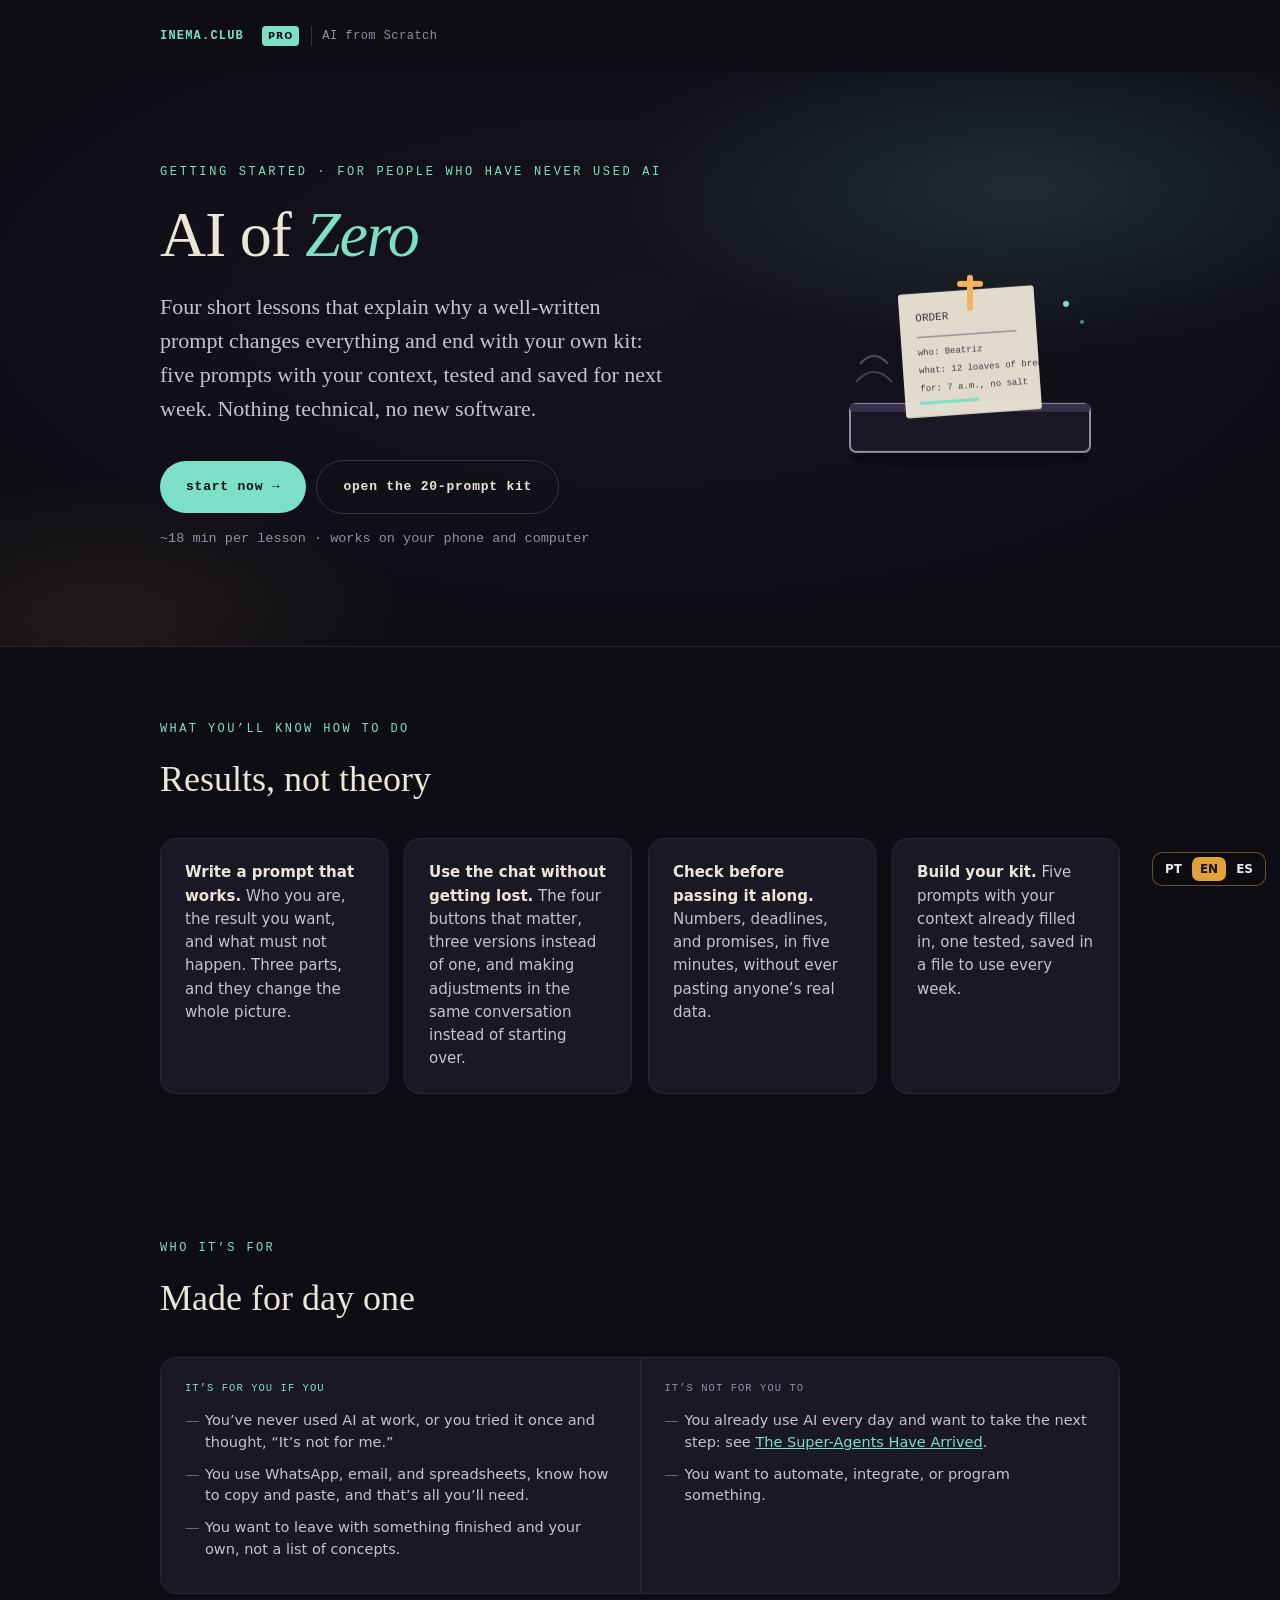
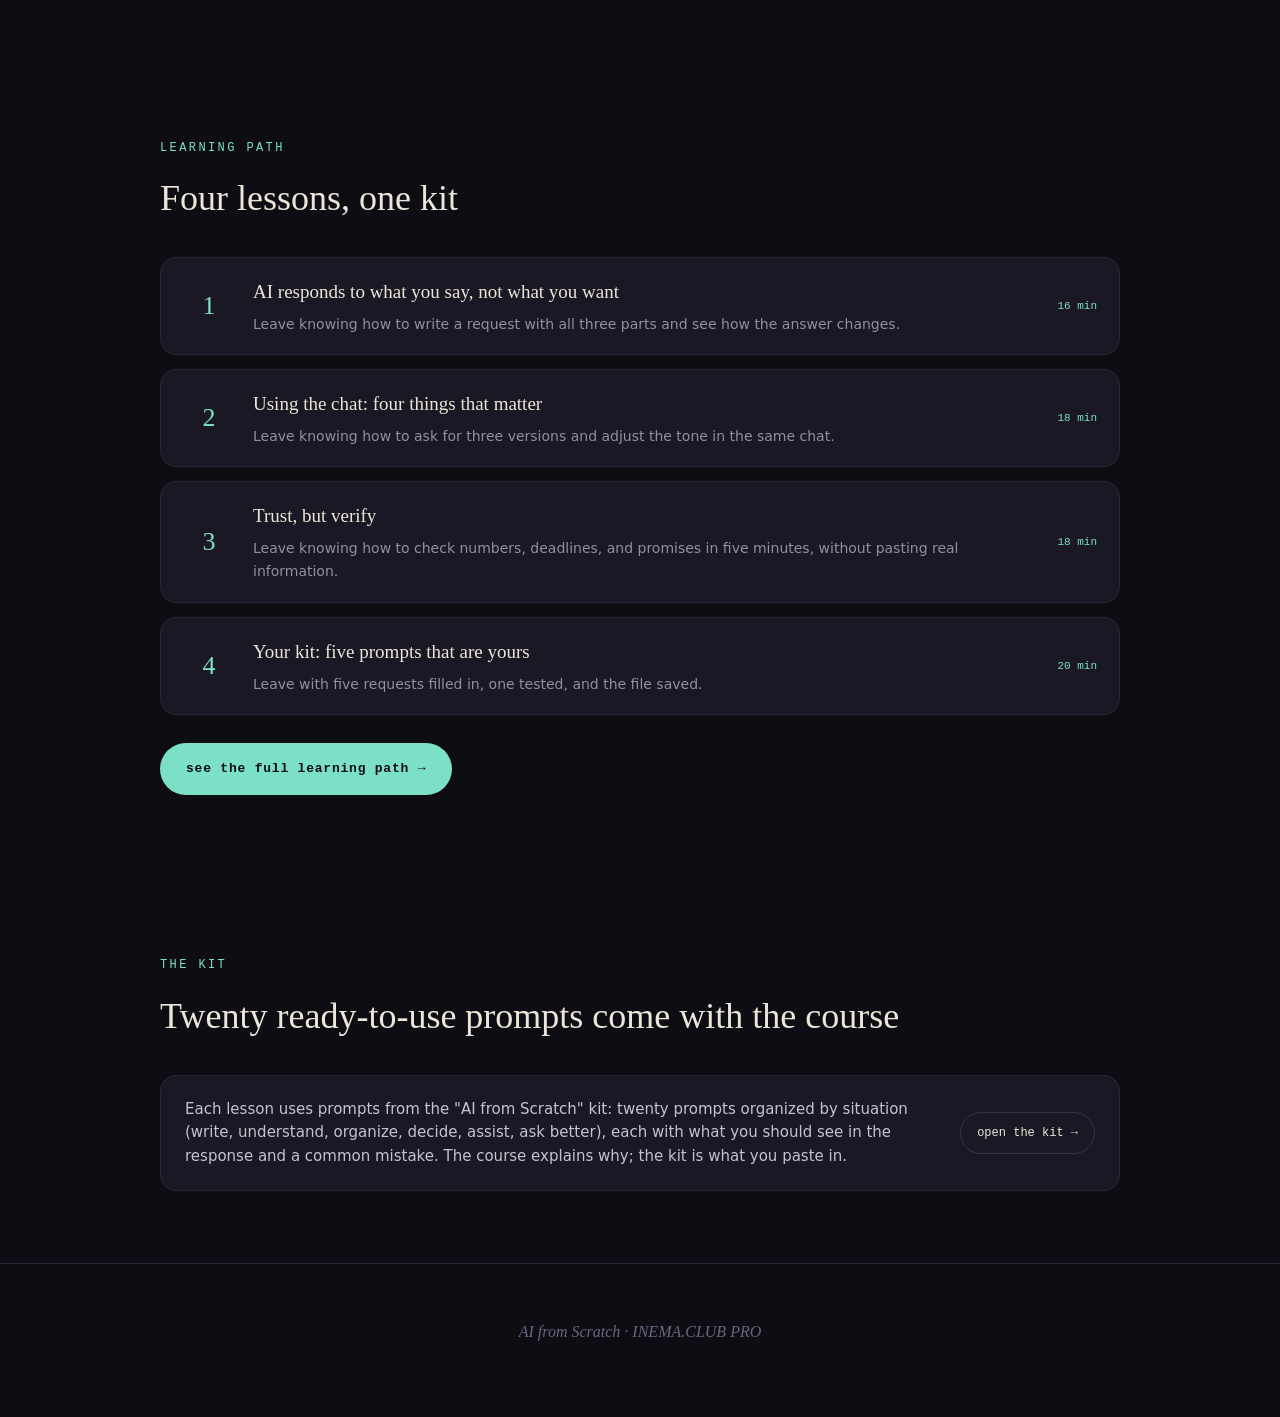
==== en/index.html @ 68017c6e "feat: arckhe-ia-do-zero-curso - Arckhé AI" ====
<!DOCTYPE html>

<html lang="en">
<head>
<meta charset="utf-8"/>
<meta content="0; url=landing.html" http-equiv="refresh"/>
<title>Redirecting…</title>
<link href="https://inematds.github.io/ia-do-zero-curso/" hreflang="pt-BR" rel="alternate"/><link href="https://inematds.github.io/ia-do-zero-curso/en/" hreflang="en" rel="alternate"/><link href="https://inematds.github.io/ia-do-zero-curso/es/" hreflang="es" rel="alternate"/></head>
<body><div class="inema-lang" style="position:fixed;right:14px;bottom:14px;z-index:9999;display:flex;gap:2px;padding:4px;border-radius:10px;background:rgba(12,12,16,.82);border:1px solid rgba(226,162,59,.45);font:600 12px/1 Sora,Inter,system-ui,sans-serif;backdrop-filter:blur(8px)" translate="no"><a href="../" hreflang="pt-BR" style="padding:6px 8px;border-radius:7px;text-decoration:none;color:#e9e9ee">PT</a><a href="./" hreflang="en" style="padding:6px 8px;border-radius:7px;text-decoration:none;color:#1a1206;background:#E2A23B">EN</a><a href="../es/" hreflang="es" style="padding:6px 8px;border-radius:7px;text-decoration:none;color:#e9e9ee">ES</a></div><a href="landing.html">Open the course</a></body>
</html>
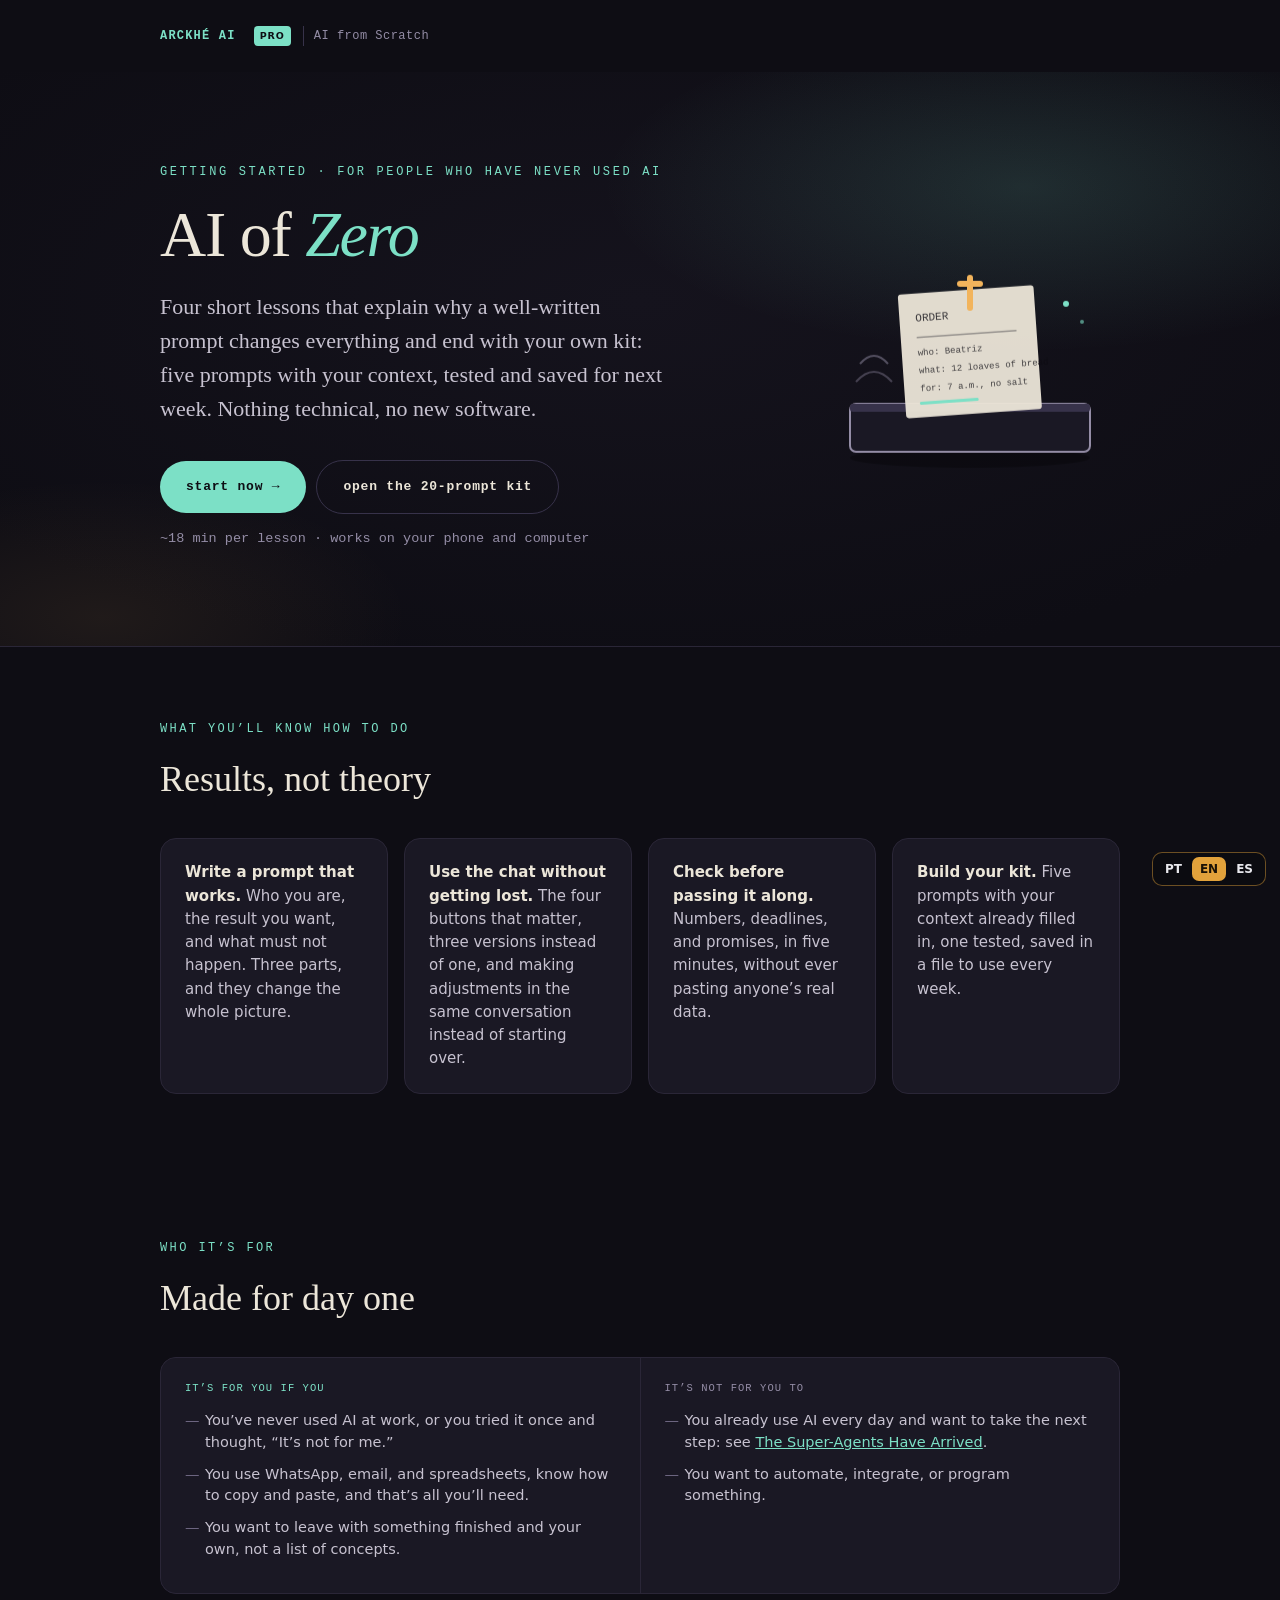
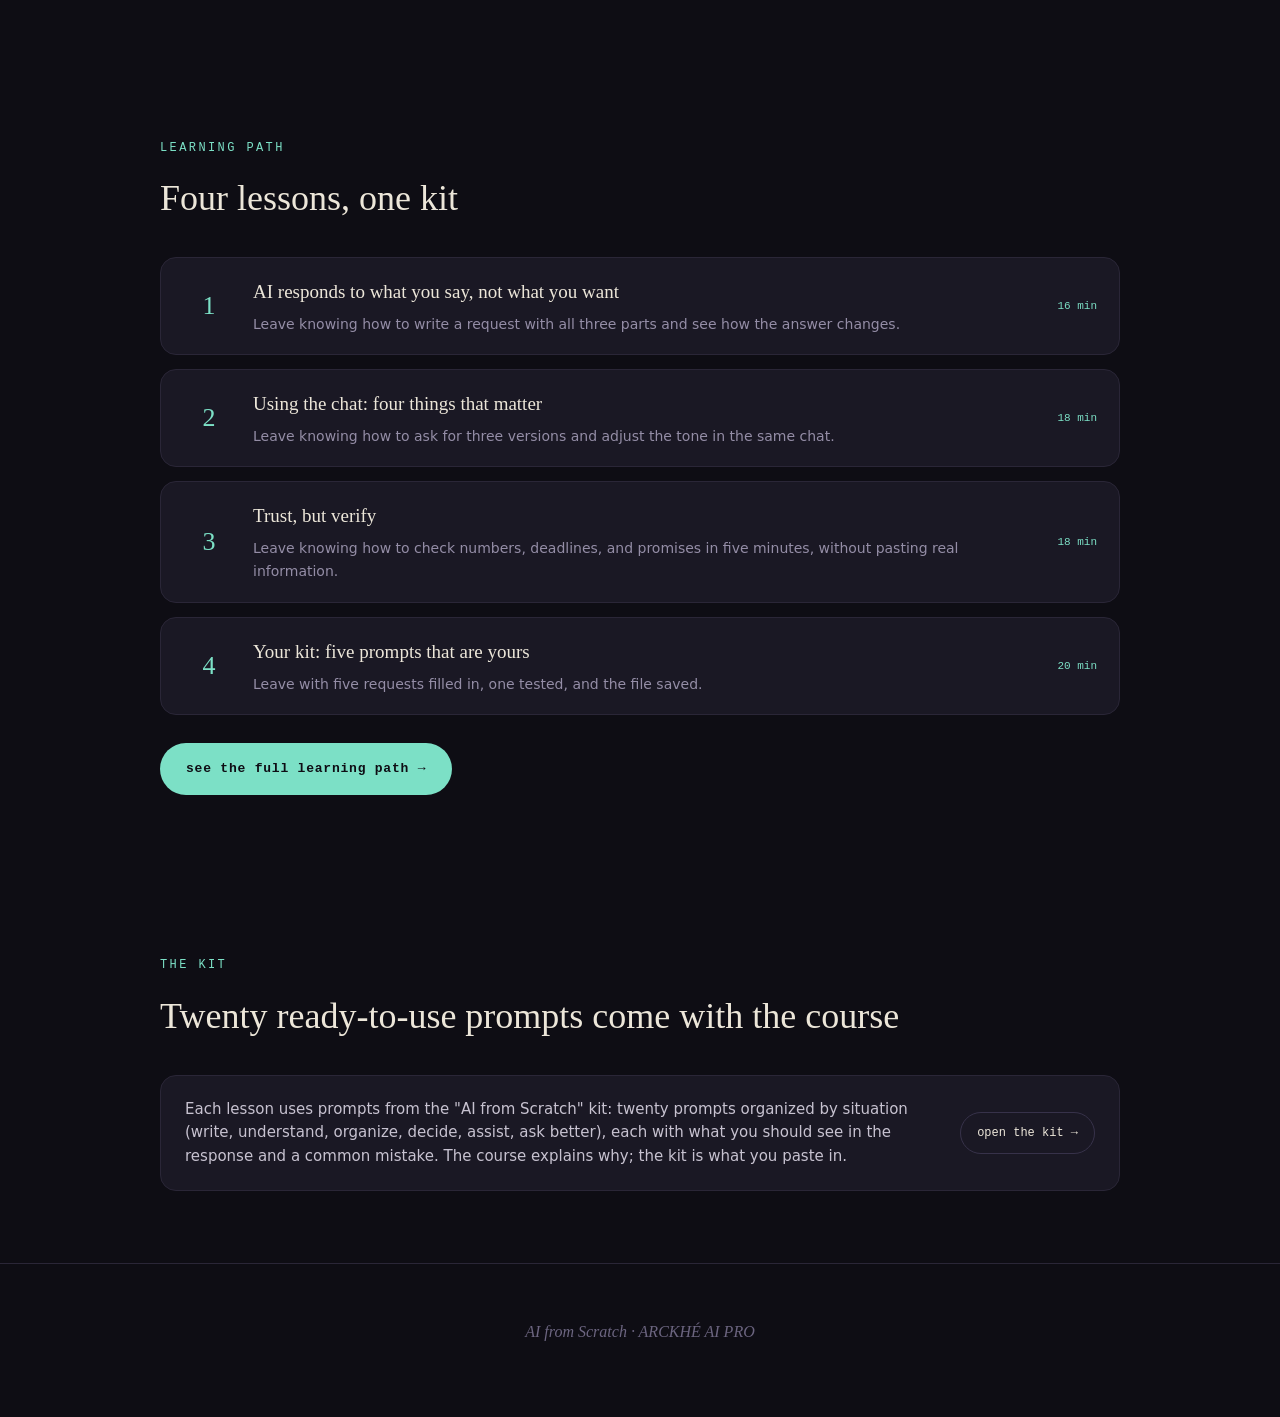
==== commit dfe2a5ae: "fix: substituir INEMA por ARCKHÉ" ====
--- a/en/index.html
+++ b/en/index.html
@@ -5,6 +5,6 @@
 <meta charset="utf-8"/>
 <meta content="0; url=landing.html" http-equiv="refresh"/>
 <title>Redirecting…</title>
-<link href="https://inematds.github.io/ia-do-zero-curso/" hreflang="pt-BR" rel="alternate"/><link href="https://inematds.github.io/ia-do-zero-curso/en/" hreflang="en" rel="alternate"/><link href="https://inematds.github.io/ia-do-zero-curso/es/" hreflang="es" rel="alternate"/></head>
-<body><div class="inema-lang" style="position:fixed;right:14px;bottom:14px;z-index:9999;display:flex;gap:2px;padding:4px;border-radius:10px;background:rgba(12,12,16,.82);border:1px solid rgba(226,162,59,.45);font:600 12px/1 Sora,Inter,system-ui,sans-serif;backdrop-filter:blur(8px)" translate="no"><a href="../" hreflang="pt-BR" style="padding:6px 8px;border-radius:7px;text-decoration:none;color:#e9e9ee">PT</a><a href="./" hreflang="en" style="padding:6px 8px;border-radius:7px;text-decoration:none;color:#1a1206;background:#E2A23B">EN</a><a href="../es/" hreflang="es" style="padding:6px 8px;border-radius:7px;text-decoration:none;color:#e9e9ee">ES</a></div><a href="landing.html">Open the course</a></body>
+<link href="https://linnoff88-dev.github.io/ hreflang="pt-BR" rel="alternate"/><link href="https://linnoff88-dev.github.io/ hreflang="en" rel="alternate"/><link href="https://linnoff88-dev.github.io/ hreflang="es" rel="alternate"/></head>
+<body><div class="ARCKHÉ-lang" style="position:fixed;right:14px;bottom:14px;z-index:9999;display:flex;gap:2px;padding:4px;border-radius:10px;background:rgba(12,12,16,.82);border:1px solid rgba(226,162,59,.45);font:600 12px/1 Sora,Inter,system-ui,sans-serif;backdrop-filter:blur(8px)" translate="no"><a href="../" hreflang="pt-BR" style="padding:6px 8px;border-radius:7px;text-decoration:none;color:#e9e9ee">PT</a><a href="./" hreflang="en" style="padding:6px 8px;border-radius:7px;text-decoration:none;color:#1a1206;background:#E2A23B">EN</a><a href="../es/" hreflang="es" style="padding:6px 8px;border-radius:7px;text-decoration:none;color:#e9e9ee">ES</a></div><a href="landing.html">Open the course</a></body>
 </html>
